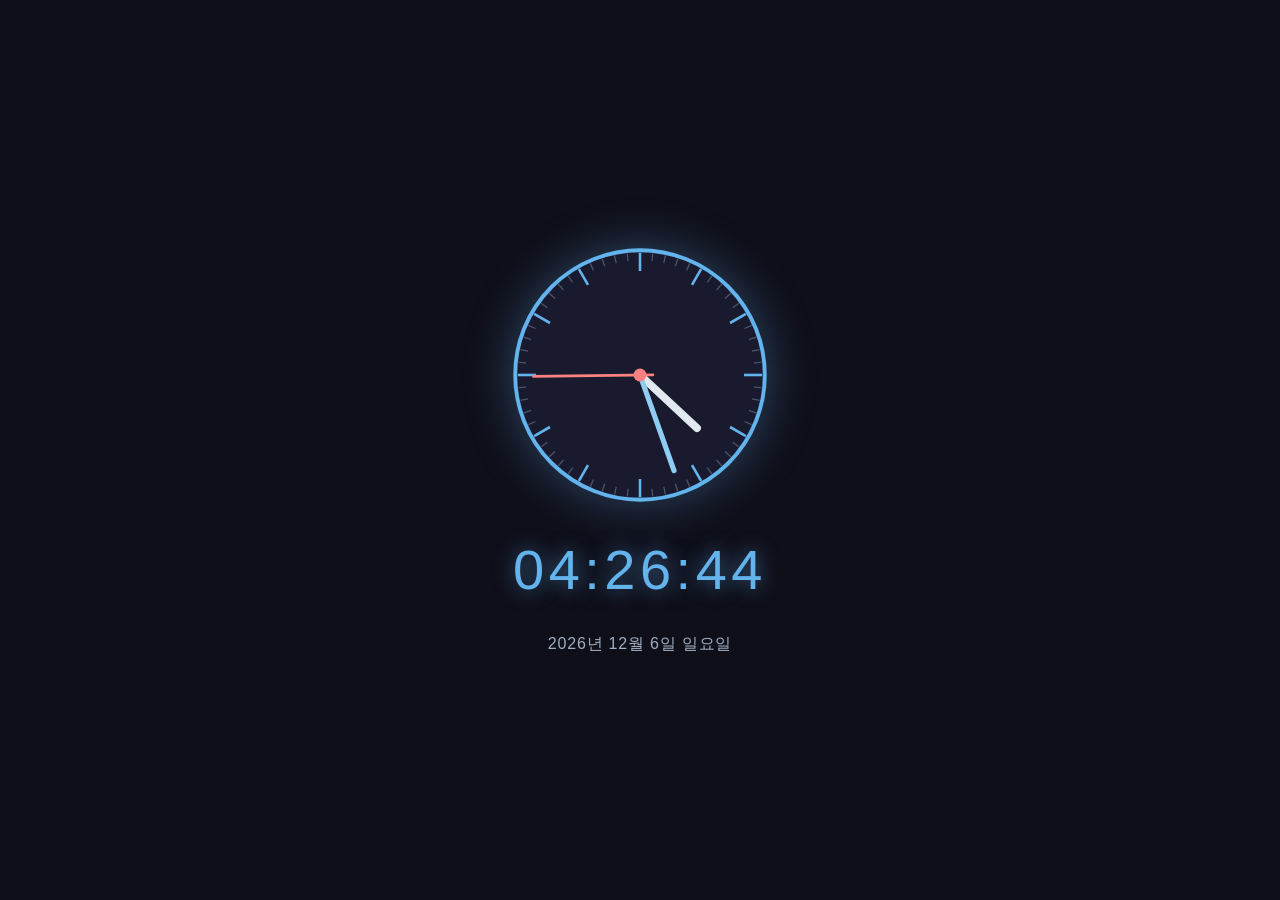
==== clock.html @ 15d16c92 "Add clock app (시계) with analog and digital display https://claude.ai/code/session_01FuKB4HaMSBKCruYN" ====
<!DOCTYPE html>
<html lang="ko">
<head>
  <meta charset="UTF-8" />
  <meta name="viewport" content="width=device-width, initial-scale=1.0" />
  <title>시계</title>
  <style>
    *, *::before, *::after { box-sizing: border-box; margin: 0; padding: 0; }

    body {
      min-height: 100vh;
      display: flex;
      flex-direction: column;
      align-items: center;
      justify-content: center;
      background: #0f0f1a;
      font-family: 'Segoe UI', sans-serif;
      color: #fff;
    }

    .clock-wrapper {
      display: flex;
      flex-direction: column;
      align-items: center;
      gap: 32px;
    }

    /* ── Analog Clock ── */
    .analog {
      position: relative;
      width: 260px;
      height: 260px;
    }

    .analog svg {
      width: 100%;
      height: 100%;
      filter: drop-shadow(0 0 24px rgba(99, 179, 237, 0.35));
    }

    /* ── Digital Clock ── */
    .digital {
      font-size: 3.5rem;
      font-variant-numeric: tabular-nums;
      letter-spacing: 0.08em;
      color: #63b3ed;
      text-shadow: 0 0 20px rgba(99, 179, 237, 0.6);
    }

    /* ── Date ── */
    .date {
      font-size: 1rem;
      color: #a0aec0;
      letter-spacing: 0.05em;
    }
  </style>
</head>
<body>
<div class="clock-wrapper">
  <!-- Analog -->
  <div class="analog">
    <svg viewBox="0 0 200 200" id="analogSvg">
      <!-- face -->
      <circle cx="100" cy="100" r="96" fill="#1a1a2e" stroke="#63b3ed" stroke-width="3"/>
      <!-- hour ticks -->
      <g id="ticks"></g>
      <!-- hands -->
      <line id="hourHand"   x1="100" y1="100" x2="100" y2="40"  stroke="#e2e8f0" stroke-width="6"  stroke-linecap="round"/>
      <line id="minuteHand" x1="100" y1="100" x2="100" y2="22"  stroke="#90cdf4" stroke-width="4"  stroke-linecap="round"/>
      <line id="secondHand" x1="100" y1="110" x2="100" y2="18"  stroke="#fc8181" stroke-width="2"  stroke-linecap="round"/>
      <!-- center dot -->
      <circle cx="100" cy="100" r="5" fill="#fc8181"/>
    </svg>
  </div>

  <!-- Digital -->
  <div class="digital" id="digitalClock">00:00:00</div>

  <!-- Date -->
  <div class="date" id="dateDisplay"></div>
</div>

<script>
  // Draw hour ticks
  const svg = document.getElementById('analogSvg');
  const ticksGroup = document.getElementById('ticks');
  for (let i = 0; i < 60; i++) {
    const angle = (i / 60) * 2 * Math.PI - Math.PI / 2;
    const isHour = i % 5 === 0;
    const outerR = 94;
    const innerR = isHour ? 80 : 88;
    const x1 = 100 + outerR * Math.cos(angle);
    const y1 = 100 + outerR * Math.sin(angle);
    const x2 = 100 + innerR * Math.cos(angle);
    const y2 = 100 + innerR * Math.sin(angle);
    const line = document.createElementNS('http://www.w3.org/2000/svg', 'line');
    line.setAttribute('x1', x1); line.setAttribute('y1', y1);
    line.setAttribute('x2', x2); line.setAttribute('y2', y2);
    line.setAttribute('stroke', isHour ? '#63b3ed' : '#4a5568');
    line.setAttribute('stroke-width', isHour ? '2' : '1');
    ticksGroup.appendChild(line);
  }

  function rotate(element, cx, cy, deg) {
    element.setAttribute('transform', `rotate(${deg}, ${cx}, ${cy})`);
  }

  const DAYS = ['일요일', '월요일', '화요일', '수요일', '목요일', '금요일', '토요일'];

  function tick() {
    const now = new Date();
    const h = now.getHours();
    const m = now.getMinutes();
    const s = now.getSeconds();
    const ms = now.getMilliseconds();

    // Smooth second hand
    const secDeg  = (s + ms / 1000) * 6;
    const minDeg  = (m + s / 60) * 6;
    const hourDeg = ((h % 12) + m / 60) * 30;

    rotate(document.getElementById('hourHand'),   100, 100, hourDeg);
    rotate(document.getElementById('minuteHand'), 100, 100, minDeg);
    rotate(document.getElementById('secondHand'), 100, 100, secDeg);

    // Digital
    const hh = String(h).padStart(2, '0');
    const mm = String(m).padStart(2, '0');
    const ss = String(s).padStart(2, '0');
    document.getElementById('digitalClock').textContent = `${hh}:${mm}:${ss}`;

    // Date
    const dateStr = `${now.getFullYear()}년 ${now.getMonth() + 1}월 ${now.getDate()}일 ${DAYS[now.getDay()]}`;
    document.getElementById('dateDisplay').textContent = dateStr;
  }

  tick();
  setInterval(tick, 50);
</script>
</body>
</html>
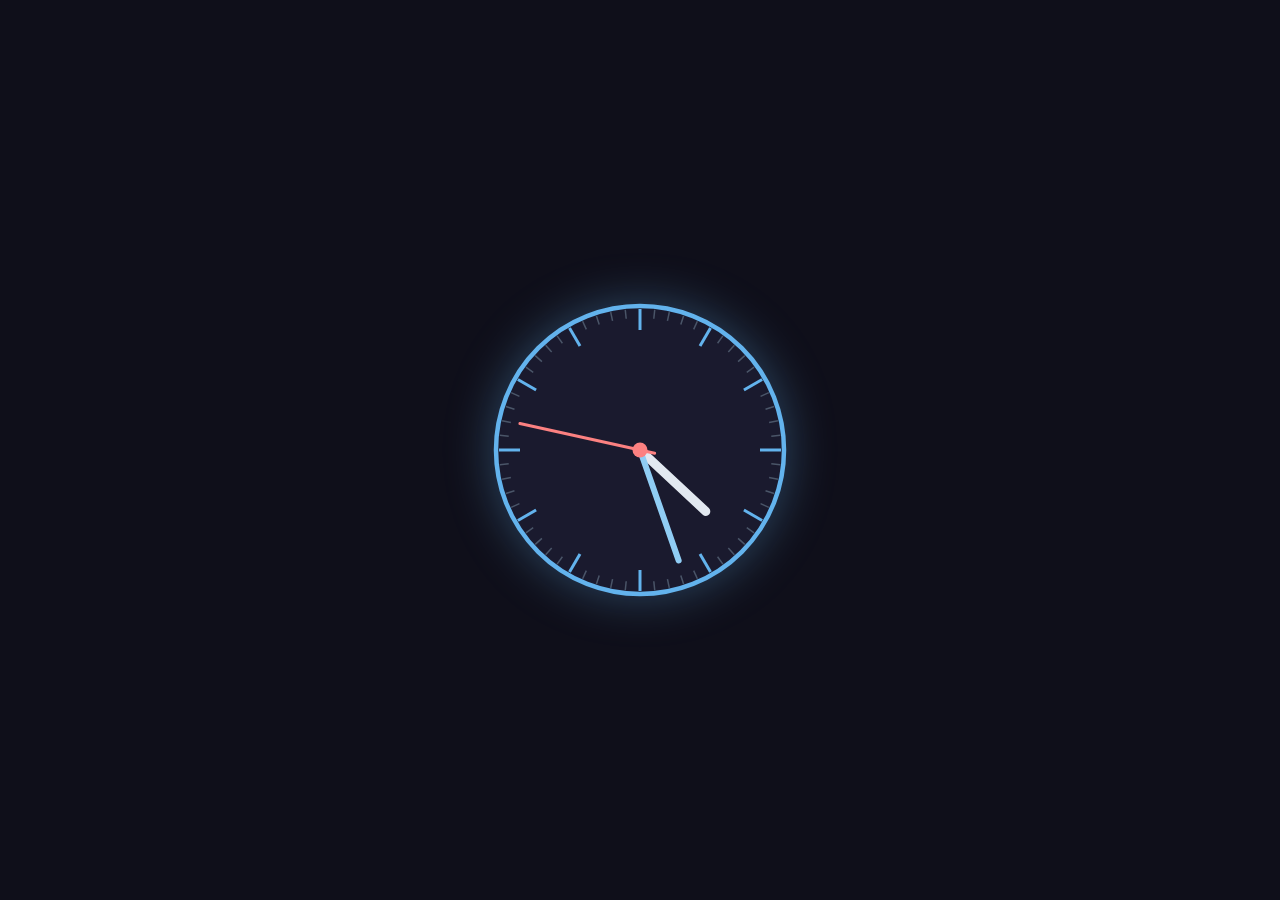
==== commit ea7a3587: "Remove digital clock, keep analog only https://claude.ai/code/session_01FuKB4HaMSBKCruYNKmrcfE" ====
--- a/clock.html
+++ b/clock.html
@@ -10,26 +10,14 @@
     body {
       min-height: 100vh;
       display: flex;
-      flex-direction: column;
       align-items: center;
       justify-content: center;
       background: #0f0f1a;
-      font-family: 'Segoe UI', sans-serif;
-      color: #fff;
     }
 
-    .clock-wrapper {
-      display: flex;
-      flex-direction: column;
-      align-items: center;
-      gap: 32px;
-    }
-
-    /* ── Analog Clock ── */
     .analog {
-      position: relative;
-      width: 260px;
-      height: 260px;
+      width: 300px;
+      height: 300px;
     }
 
     .analog svg {
@@ -37,101 +25,45 @@
       height: 100%;
       filter: drop-shadow(0 0 24px rgba(99, 179, 237, 0.35));
     }
-
-    /* ── Digital Clock ── */
-    .digital {
-      font-size: 3.5rem;
-      font-variant-numeric: tabular-nums;
-      letter-spacing: 0.08em;
-      color: #63b3ed;
-      text-shadow: 0 0 20px rgba(99, 179, 237, 0.6);
-    }
-
-    /* ── Date ── */
-    .date {
-      font-size: 1rem;
-      color: #a0aec0;
-      letter-spacing: 0.05em;
-    }
   </style>
 </head>
 <body>
-<div class="clock-wrapper">
-  <!-- Analog -->
-  <div class="analog">
-    <svg viewBox="0 0 200 200" id="analogSvg">
-      <!-- face -->
-      <circle cx="100" cy="100" r="96" fill="#1a1a2e" stroke="#63b3ed" stroke-width="3"/>
-      <!-- hour ticks -->
-      <g id="ticks"></g>
-      <!-- hands -->
-      <line id="hourHand"   x1="100" y1="100" x2="100" y2="40"  stroke="#e2e8f0" stroke-width="6"  stroke-linecap="round"/>
-      <line id="minuteHand" x1="100" y1="100" x2="100" y2="22"  stroke="#90cdf4" stroke-width="4"  stroke-linecap="round"/>
-      <line id="secondHand" x1="100" y1="110" x2="100" y2="18"  stroke="#fc8181" stroke-width="2"  stroke-linecap="round"/>
-      <!-- center dot -->
-      <circle cx="100" cy="100" r="5" fill="#fc8181"/>
-    </svg>
-  </div>
-
-  <!-- Digital -->
-  <div class="digital" id="digitalClock">00:00:00</div>
-
-  <!-- Date -->
-  <div class="date" id="dateDisplay"></div>
+<div class="analog">
+  <svg viewBox="0 0 200 200" id="analogSvg">
+    <circle cx="100" cy="100" r="96" fill="#1a1a2e" stroke="#63b3ed" stroke-width="3"/>
+    <g id="ticks"></g>
+    <line id="hourHand"   x1="100" y1="100" x2="100" y2="40" stroke="#e2e8f0" stroke-width="6"  stroke-linecap="round"/>
+    <line id="minuteHand" x1="100" y1="100" x2="100" y2="22" stroke="#90cdf4" stroke-width="4"  stroke-linecap="round"/>
+    <line id="secondHand" x1="100" y1="110" x2="100" y2="18" stroke="#fc8181" stroke-width="2"  stroke-linecap="round"/>
+    <circle cx="100" cy="100" r="5" fill="#fc8181"/>
+  </svg>
 </div>
 
 <script>
-  // Draw hour ticks
-  const svg = document.getElementById('analogSvg');
   const ticksGroup = document.getElementById('ticks');
   for (let i = 0; i < 60; i++) {
     const angle = (i / 60) * 2 * Math.PI - Math.PI / 2;
     const isHour = i % 5 === 0;
-    const outerR = 94;
-    const innerR = isHour ? 80 : 88;
-    const x1 = 100 + outerR * Math.cos(angle);
-    const y1 = 100 + outerR * Math.sin(angle);
-    const x2 = 100 + innerR * Math.cos(angle);
-    const y2 = 100 + innerR * Math.sin(angle);
+    const outerR = 94, innerR = isHour ? 80 : 88;
     const line = document.createElementNS('http://www.w3.org/2000/svg', 'line');
-    line.setAttribute('x1', x1); line.setAttribute('y1', y1);
-    line.setAttribute('x2', x2); line.setAttribute('y2', y2);
+    line.setAttribute('x1', 100 + outerR * Math.cos(angle));
+    line.setAttribute('y1', 100 + outerR * Math.sin(angle));
+    line.setAttribute('x2', 100 + innerR * Math.cos(angle));
+    line.setAttribute('y2', 100 + innerR * Math.sin(angle));
     line.setAttribute('stroke', isHour ? '#63b3ed' : '#4a5568');
     line.setAttribute('stroke-width', isHour ? '2' : '1');
     ticksGroup.appendChild(line);
   }
 
-  function rotate(element, cx, cy, deg) {
-    element.setAttribute('transform', `rotate(${deg}, ${cx}, ${cy})`);
-  }
-
-  const DAYS = ['일요일', '월요일', '화요일', '수요일', '목요일', '금요일', '토요일'];
-
   function tick() {
     const now = new Date();
-    const h = now.getHours();
-    const m = now.getMinutes();
-    const s = now.getSeconds();
+    const s = now.getSeconds(), m = now.getMinutes(), h = now.getHours();
     const ms = now.getMilliseconds();
 
-    // Smooth second hand
-    const secDeg  = (s + ms / 1000) * 6;
-    const minDeg  = (m + s / 60) * 6;
-    const hourDeg = ((h % 12) + m / 60) * 30;
-
-    rotate(document.getElementById('hourHand'),   100, 100, hourDeg);
-    rotate(document.getElementById('minuteHand'), 100, 100, minDeg);
-    rotate(document.getElementById('secondHand'), 100, 100, secDeg);
-
-    // Digital
-    const hh = String(h).padStart(2, '0');
-    const mm = String(m).padStart(2, '0');
-    const ss = String(s).padStart(2, '0');
-    document.getElementById('digitalClock').textContent = `${hh}:${mm}:${ss}`;
-
-    // Date
-    const dateStr = `${now.getFullYear()}년 ${now.getMonth() + 1}월 ${now.getDate()}일 ${DAYS[now.getDay()]}`;
-    document.getElementById('dateDisplay').textContent = dateStr;
+    const rotate = (el, deg) => el.setAttribute('transform', `rotate(${deg}, 100, 100)`);
+    rotate(document.getElementById('secondHand'), (s + ms / 1000) * 6);
+    rotate(document.getElementById('minuteHand'), (m + s / 60) * 6);
+    rotate(document.getElementById('hourHand'),   ((h % 12) + m / 60) * 30);
   }
 
   tick();
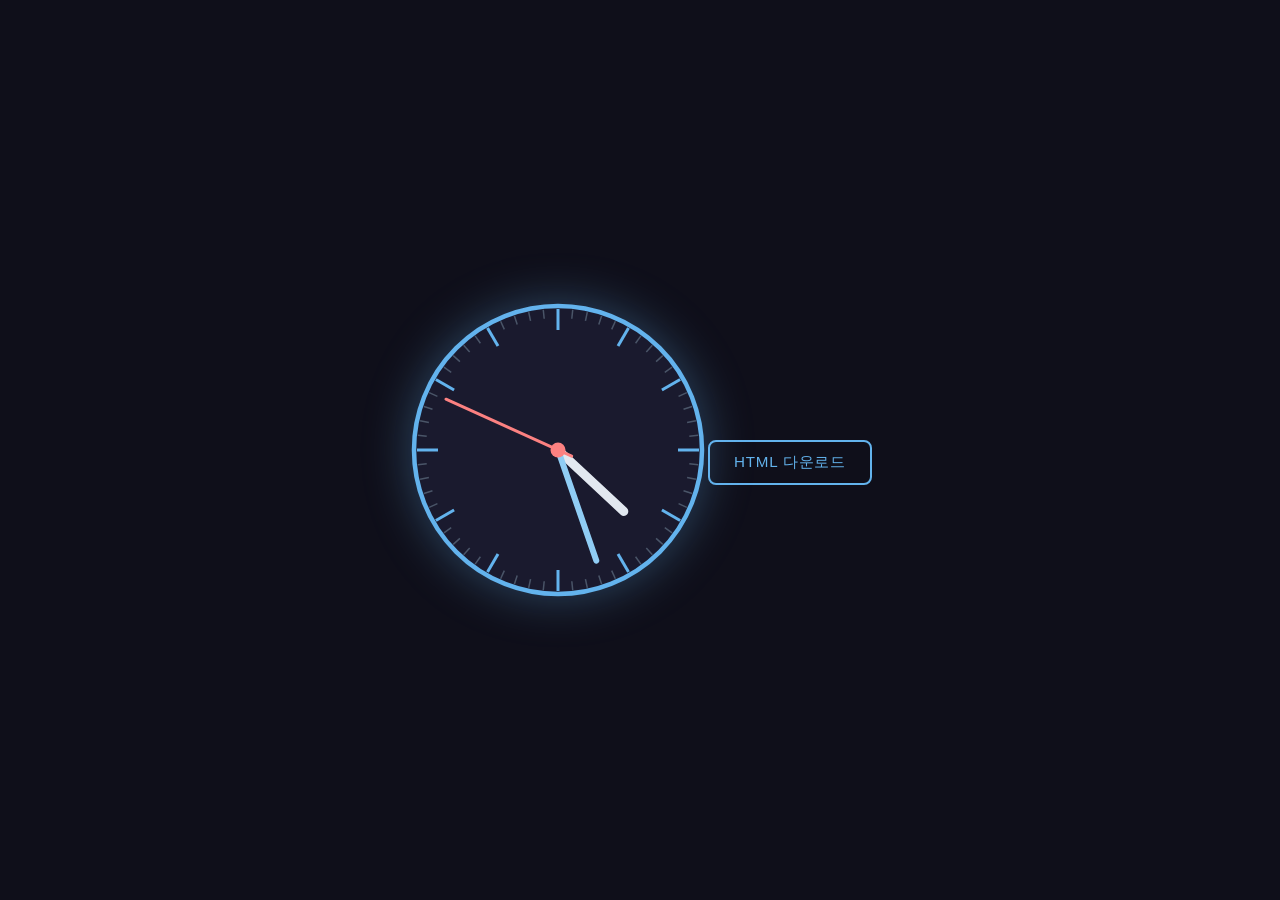
==== commit 93d45604: "Add HTML download button to clock page https://claude.ai/code/session_01FuKB4HaMSBKCruYNKmrcfE" ====
--- a/clock.html
+++ b/clock.html
@@ -25,6 +25,24 @@
       height: 100%;
       filter: drop-shadow(0 0 24px rgba(99, 179, 237, 0.35));
     }
+
+    .download-btn {
+      margin-top: 24px;
+      padding: 10px 24px;
+      background: transparent;
+      border: 2px solid #63b3ed;
+      color: #63b3ed;
+      font-size: 0.95rem;
+      border-radius: 8px;
+      cursor: pointer;
+      letter-spacing: 0.05em;
+      transition: background 0.2s, color 0.2s;
+    }
+
+    .download-btn:hover {
+      background: #63b3ed;
+      color: #0f0f1a;
+    }
   </style>
 </head>
 <body>
@@ -38,6 +56,8 @@
     <circle cx="100" cy="100" r="5" fill="#fc8181"/>
   </svg>
 </div>
+
+<button class="download-btn" onclick="downloadHTML()">HTML 다운로드</button>
 
 <script>
   const ticksGroup = document.getElementById('ticks');
@@ -68,6 +88,15 @@
 
   tick();
   setInterval(tick, 50);
+
+  function downloadHTML() {
+    const blob = new Blob([document.documentElement.outerHTML], { type: 'text/html' });
+    const a = document.createElement('a');
+    a.href = URL.createObjectURL(blob);
+    a.download = 'clock.html';
+    a.click();
+    URL.revokeObjectURL(a.href);
+  }
 </script>
 </body>
 </html>
